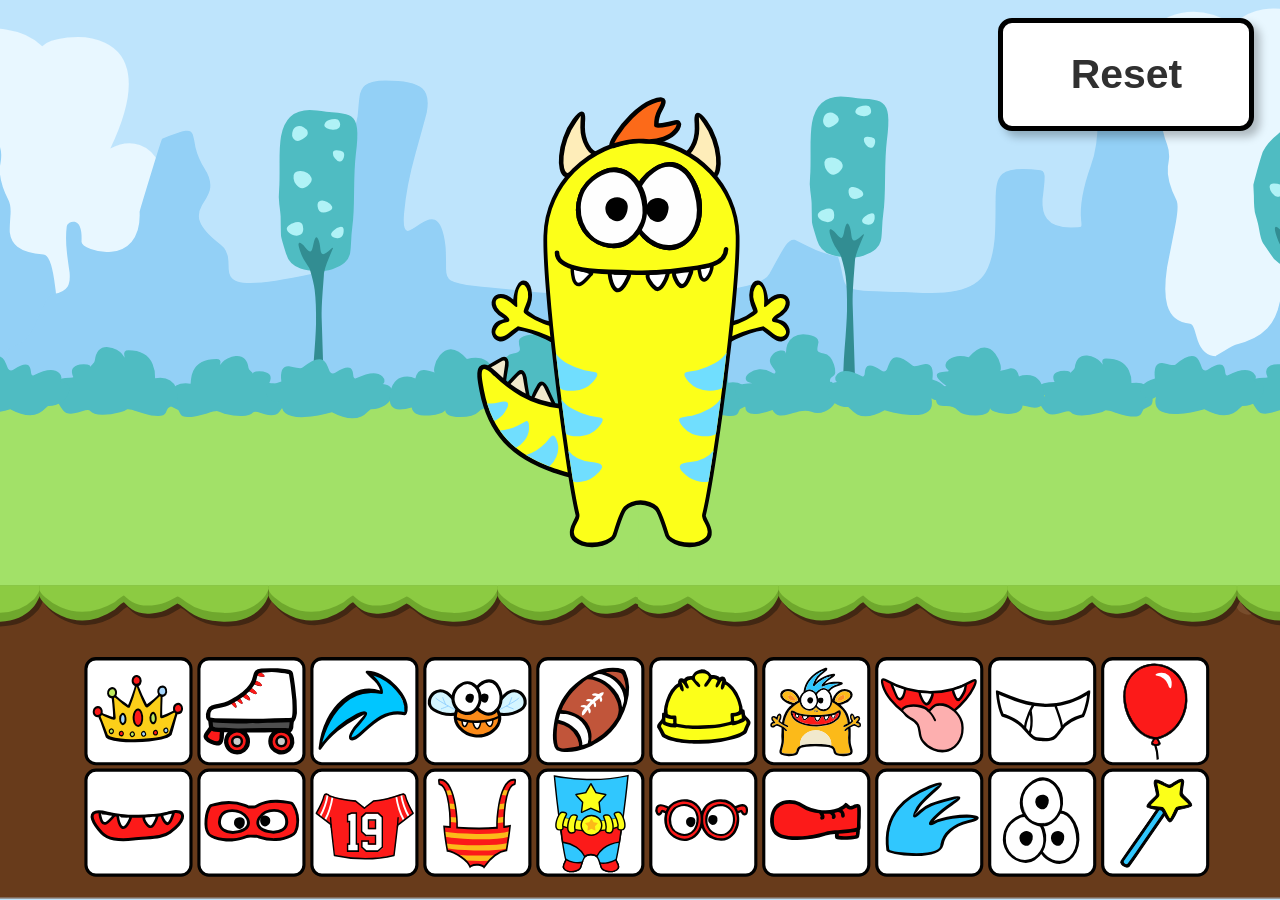
==== Dress the Monster/index.html @ 09c8f7cd "another game" ====
<!doctype html>
<html lang="en">
<head>
    <meta charset="utf-8">
    <meta name="viewport" content="width=device-width, initial-scale=1, maximum-scale=1, user-scalable=no">
    <title>Build a Monster Game</title>
    <style>
        :root {
            --sky: #bee4fc;
            --orange: #f58220;
            --orange-dark: #d86409;
            --ink: #303030;
            --good: #2bff14;
            --bad: #ff281f;
        }

        * {
            box-sizing: border-box;
        }

        html,
        body {
            width: 100%;
            height: 100%;
            margin: 0;
            overflow: hidden;
            background: var(--sky);
            font-family: Quicksand, "Trebuchet MS", Verdana, sans-serif;
            color: var(--ink);
            touch-action: none;
            user-select: none;
        }

        #animation_container,
        #canvas {
            display: block;
            width: 100vw;
            height: 100vh;
        }

        #canvas {
            background: var(--sky);
        }

        .reset-button {
            position: fixed;
            top: 2vh;
            right: 2vw;
            width: 20vw;
            height: 12.5vh;
            min-width: 128px;
            min-height: 56px;
            padding: 0;
            border: 5px solid #000;
            border-radius: 14px;
            background: #fff;
            color: var(--ink);
            font: inherit;
            font-size: clamp(22px, 3.2vw, 42px);
            font-weight: 700;
            z-index: 12;
            cursor: pointer;
            box-shadow: 6px 6px 8px rgba(0, 0, 0, .25);
        }

        .reset-button:hover,
        .reset-button:focus-visible {
            transform: translateY(-2px);
            outline: 3px solid #111;
            outline-offset: 2px;
        }

        .reset-button:active {
            transform: translateY(1px);
            box-shadow: 3px 3px 5px rgba(0, 0, 0, .25);
        }

        .modal-scrim {
            position: fixed;
            inset: 0;
            display: none;
            align-items: center;
            justify-content: center;
            z-index: 10;
            background: rgba(0, 0, 0, .36);
        }

        .modal-scrim.open {
            display: flex;
        }

        .question-modal {
            width: min(960px, calc(100vw - 20px));
            max-height: min(660px, calc(100vh - 20px));
            padding: 44px 52px 40px;
            border-radius: 4px;
            background: #fff;
            box-shadow: 0 14px 38px rgba(0, 0, 0, .28);
        }

        .question-text {
            min-height: 86px;
            margin: 0 0 38px;
            display: flex;
            align-items: center;
            justify-content: center;
            font-size: clamp(42px, 7vw, 72px);
            line-height: 1.05;
            text-align: center;
            font-weight: 400;
        }

        .answers {
            display: flex;
            justify-content: center;
            gap: clamp(24px, 4vw, 38px);
        }

        .answer-option {
            position: relative;
            width: clamp(172px, 18vw, 198px);
            height: clamp(186px, 25vh, 210px);
            padding: 16px;
            display: flex;
            align-items: center;
            justify-content: center;
            border: 5px solid #000;
            border-radius: 16px;
            background: #fff;
            cursor: pointer;
            box-shadow: 7px 7px 8px rgba(0, 0, 0, .28);
            transition: background-color 100ms ease, transform 120ms ease;
        }

        .answer-option:hover,
        .answer-option:focus-visible {
            transform: translateY(-2px);
            outline: none;
        }

        .answer-option.correct {
            background: var(--good);
        }

        .answer-option.incorrect {
            background: var(--bad);
        }

        .answer-option:disabled {
            color: inherit;
            cursor: default;
            opacity: 1;
        }

        .answer-option img {
            width: min(100%, 154px);
            aspect-ratio: 1 / 1;
            height: auto;
            object-fit: contain;
            display: block;
        }

        .new-game {
            position: fixed;
            inset: 0;
            display: none;
            align-items: center;
            justify-content: center;
            z-index: 11;
            background: rgba(0, 0, 0, .35);
        }

        .new-game.open {
            display: flex;
        }

        .new-game-card {
            width: min(420px, calc(100vw - 28px));
            padding: 24px;
            border-radius: 6px;
            background: #fff;
            text-align: center;
            box-shadow: 0 14px 38px rgba(0, 0, 0, .28);
        }

        .new-game-card h2 {
            margin: 0 0 18px;
            font-size: 30px;
        }

        .primary-button {
            min-width: 110px;
            padding: 12px 22px;
            border: 0;
            border-radius: 5px;
            background: var(--orange);
            color: #fff;
            font: inherit;
            font-size: 20px;
            font-weight: 700;
            cursor: pointer;
            box-shadow: 0 3px 0 var(--orange-dark);
        }

        access-button.squidly-access-proxy {
            position: fixed;
            display: block;
            padding: 0;
            border: 0;
            border-radius: 0;
            background: transparent;
            opacity: .01;
            cursor: pointer;
            pointer-events: auto;
        }

        access-button.squidly-access-proxy[hidden] {
            display: none;
        }

        access-button.squidly-canvas-access {
            z-index: 9;
        }

        access-button.squidly-dom-access {
            z-index: 14;
        }

        @media (max-width: 680px) {
            .question-modal {
                padding: 24px 18px 28px;
            }

            .question-text {
                min-height: 64px;
                margin-bottom: 22px;
                font-size: clamp(34px, 8vw, 54px);
            }

            .answers {
                gap: 12px;
            }

            .answer-option {
                width: clamp(104px, 28vw, 136px);
                height: clamp(128px, 29vh, 166px);
                padding: 8px;
                border-width: 4px;
                border-radius: 12px;
            }

            .answer-option img {
                width: min(100%, 112px);
            }
        }
    </style>
</head>
<body shadow>
    <button class="reset-button" id="resetButton" type="button">Reset</button>

    <div id="animation_container">
        <canvas id="canvas" width="1024" height="768" aria-label="Build a Monster game canvas"></canvas>
    </div>

    <div class="modal-scrim" id="questionModal" role="dialog" aria-modal="true" aria-labelledby="questionText">
        <div class="question-modal">
            <h1 class="question-text" id="questionText"></h1>
            <div class="answers" id="answers"></div>
        </div>
    </div>

    <div class="new-game" id="newGameModal" role="dialog" aria-modal="true" aria-labelledby="newGameTitle">
        <div class="new-game-card">
            <h2 id="newGameTitle">Would you like to play again?</h2>
            <button class="primary-button" id="newGameButton">Yes</button>
        </div>
    </div>

    <script src="plugins/createjs/createjs-1.2.3-7ca68e5827.min.js"></script>
    <script src="games/build-a/js/build-a-1-57934dfb2f.js"></script>
    <script>
        (() => {
            const canvas = document.getElementById("canvas");
            const questionModal = document.getElementById("questionModal");
            const questionText = document.getElementById("questionText");
            const answersElement = document.getElementById("answers");
            const resetButton = document.getElementById("resetButton");
            const newGameModal = document.getElementById("newGameModal");
            const newGameButton = document.getElementById("newGameButton");

            const characterMaxHeightFactor = .5;
            const characterMaxWidthFactor = .85;
            const characterSpaceAboveContainerFactor = .1;
            const buttonsMaxHeightFactor = .25;
            const buttonSize = 69.4;
            const buttonGap = 3;
            const rowOffset = 71.4;
            const totalItemsToWin = 20;
            const itemAnimationDelay = 500;
            const itemAnimationTime = 500;

            const composition = AdobeAn.getComposition("buildArt");
            const buildLib = composition.getLibrary();
            const stage = new createjs.Stage(canvas);
            let background;
            let buttons;
            let character;
            let currentItem;
            let busy = false;
            let correctCount = 0;
            let questionIndex = 0;
            let questions = [];
            let questionQueue = [];
            let currentQuestion;
            let currentAnswers = [];
            let correctAnswerTimer = 0;
            let winTimer = 0;
            let newGameTimer = 0;

            const squidlyStateKey = "build-a-monster/shared-state-v1";
            const squidlyStateSchema = 1;
            const squidlyActorId = globalThis.crypto?.randomUUID?.() || `actor-${Date.now()}-${Math.random().toString(36).slice(2)}`;
            let squidlyReady = false;
            let applyingRemoteState = false;
            let localRevision = 0;
            let latestSharedUpdatedAt = 0;
            let latestSharedMutationId = "";
            let initialSyncReceived = false;
            const seenActionIds = new Set();
            const accessTargets = {
                items: [],
                answers: [],
                reset: undefined,
                newGame: undefined
            };

            const soundEffects = {
                click: "games/sound/click.m4a",
                correct: "games/sound/correct.m4a",
                incorrect: "games/sound/boingShort.m4a",
                whoosh: "games/sound/whooshDelay.m4a",
                applause: "games/sound/childrenApplause.m4a"
            };

            const quizQuestionsUrl = "games/build-a/quiz-questions.json";

            const itemLayout = [
                item("btnGroup3A", "btnGroup3", 10),
                item("btnGroup5A", "btnGroup5", 3),
                item("btnGroup3B", "btnGroup3", 1),
                item("btnGroup9A", "btnGroup9", 2),
                item("btnGroup1A", "btnGroup1", 5),
                item("btnGroup3C", "btnGroup3", 8),
                item("btnGroup9B", "btnGroup9", 1),
                item("btnGroup10A", "btnGroup10", 1),
                item("btnGroup4A", "btnGroup4", 1),
                item("btnGroup1B", "btnGroup1", 2),
                item("btnGroup10B", "btnGroup10", 2),
                item("btnGroup2A", "btnGroup2", 6),
                item("btnGroup4B", "btnGroup4", 9),
                item("btnGroup4C", "btnGroup4", 3),
                item("btnGroup4D", "btnGroup4", 8),
                item("btnGroup2B", "btnGroup2", 1),
                item("btnGroup5B", "btnGroup5", 1),
                item("btnGroup3D", "btnGroup3", 11),
                item("btnGroup2C", "btnGroup2", 2),
                item("btnGroup1C", "btnGroup1", 7)
            ];

            function item(buttonName, groupName, frame) {
                return { buttonName, groupName, frame };
            }

            async function loadQuizQuestions() {
                const response = await fetch(quizQuestionsUrl, { cache: "no-store" });
                if (!response.ok) {
                    throw new Error(`Unable to load ${quizQuestionsUrl}`);
                }
                const loadedQuestions = await response.json();
                questions = loadedQuestions.map(normalizeQuestion);
                questionQueue = shuffle(questions);
            }

            function normalizeQuestion(question, questionIndexValue) {
                const answers = question.answers.map((answer, answerIndex) => ({
                    id: `q${questionIndexValue}-a${answerIndex}`,
                    src: answer.image,
                    isCorrect: answer.correct === true
                }));
                if (answers.filter((answer) => answer.isCorrect).length !== 1) {
                    throw new Error(`Question must have exactly one correct answer: ${question.question}`);
                }
                return {
                    id: `q${questionIndexValue}`,
                    text: formatQuestionText(question.question),
                    answers
                };
            }

            function formatQuestionText(question) {
                const trimmed = question.trim().replace(/\?+$/, "");
                return `${trimmed.charAt(0).toUpperCase()}${trimmed.slice(1)}?`;
            }

            function ensureSquidlyApi() {
                if (window.SquidlyAPI) {
                    return window.SquidlyAPI;
                }
                const listeners = new Map();
                let channel;
                try {
                    channel = new BroadcastChannel("build-a-monster-squidly-sync");
                    channel.onmessage = (event) => {
                        const message = event.data;
                        if (!message || message.sender === squidlyActorId || !message.key) {
                            return;
                        }
                        if (message.type === "set") {
                            localStorage.setItem(message.key, String(message.value));
                            for (const listener of listeners.get(message.key) || []) {
                                listener(message.value);
                            }
                        }
                    };
                } catch (_) {
                    channel = undefined;
                }
                window.SquidlyAPI = {
                    firebaseOnValue(key, callback) {
                        if (!listeners.has(key)) {
                            listeners.set(key, new Set());
                        }
                        listeners.get(key).add(callback);
                        queueMicrotask(() => callback(localStorage.getItem(key)));
                        return () => listeners.get(key)?.delete(callback);
                    },
                    firebaseSet(key, value) {
                        localStorage.setItem(key, String(value));
                        for (const listener of listeners.get(key) || []) {
                            queueMicrotask(() => listener(value));
                        }
                        try {
                            channel?.postMessage({ type: "set", sender: squidlyActorId, key, value });
                        } catch (_) {
                            // Local fallback only; Squidly provides the production transport.
                        }
                        return Promise.resolve();
                    },
                    setGridSize() {}
                };
                return window.SquidlyAPI;
            }

            function unwrapFirebaseValue(value) {
                try {
                    return value && typeof value.val === "function" ? value.val() : value;
                } catch (_) {
                    return value;
                }
            }

            function parseSharedState(value) {
                let raw = unwrapFirebaseValue(value);
                if (typeof raw === "string") {
                    try {
                        raw = JSON.parse(raw);
                    } catch (_) {
                        return undefined;
                    }
                }
                if (!raw || raw.app !== "build-a-monster" || raw.schema !== squidlyStateSchema) {
                    return undefined;
                }
                return raw;
            }

            function getQuestionById(questionId) {
                return questions.find((question) => question.id === questionId);
            }

            function getAnswerById(question, answerId) {
                return question?.answers.find((answer) => answer.id === answerId);
            }

            function hydrateQuestionQueue(questionOrderIds) {
                if (!Array.isArray(questionOrderIds) || questionOrderIds.length === 0) {
                    return undefined;
                }
                const hydrated = questionOrderIds.map(getQuestionById).filter(Boolean);
                return hydrated.length === questionOrderIds.length ? hydrated : undefined;
            }

            function currentQuestionOrderIds() {
                return questionQueue.map((question) => question.id);
            }

            function currentAnswerOrderIds() {
                return currentAnswers.map((answer) => answer.id);
            }

            function captureAnswerState() {
                return Array.from(answersElement.querySelectorAll(".answer-option")).map((button) => ({
                    answerId: button.dataset.answerId,
                    correct: button.classList.contains("correct"),
                    incorrect: button.classList.contains("incorrect"),
                    disabled: button.disabled
                }));
            }

            function captureSharedState(reason, action) {
                const hiddenItemIndices = itemLayout
                    .filter((entry) => entry.button && !entry.button.visible)
                    .map((entry) => entry.index);
                return {
                    app: "build-a-monster",
                    schema: squidlyStateSchema,
                    mutationId: `${squidlyActorId}:${Date.now()}:${++localRevision}`,
                    actorId: squidlyActorId,
                    updatedAt: Date.now(),
                    reason,
                    action,
                    correctCount,
                    questionIndex,
                    questionOrderIds: currentQuestionOrderIds(),
                    currentItemIndex: currentItem?.index ?? null,
                    currentQuestionId: currentQuestion?.id ?? null,
                    currentAnswerOrderIds: currentAnswerOrderIds(),
                    answerState: captureAnswerState(),
                    busy,
                    questionOpen: questionModal.classList.contains("open"),
                    newGameOpen: newGameModal.classList.contains("open"),
                    hiddenItemIndices
                };
            }

            function publishSharedState(reason = "update", action) {
                if (!squidlyReady || applyingRemoteState || questions.length === 0) {
                    return;
                }
                const state = captureSharedState(reason, action);
                const json = JSON.stringify(state);
                if (new TextEncoder().encode(json).length > 5000) {
                    console.warn("Squidly state write skipped because the payload exceeded the API limit.");
                    return;
                }
                ensureSquidlyApi().firebaseSet(squidlyStateKey, json);
            }

            function publishAction(type, payload = {}) {
                if (applyingRemoteState) {
                    return;
                }
                const action = {
                    id: `${squidlyActorId}:${Date.now()}:${Math.random().toString(36).slice(2)}`,
                    actorId: squidlyActorId,
                    type,
                    payload
                };
                seenActionIds.add(action.id);
                publishSharedState(`event:${type}`, action);
            }

            function applyRemoteState(state) {
                if (!state || state.actorId === squidlyActorId) {
                    return;
                }
                if (state.mutationId && state.mutationId === latestSharedMutationId) {
                    return;
                }
                latestSharedMutationId = state.mutationId || latestSharedMutationId;
                const updatedAt = Number(state.updatedAt) || 0;
                latestSharedUpdatedAt = Math.max(latestSharedUpdatedAt, updatedAt || Date.now());
                applyingRemoteState = true;
                try {
                    if (state.action && !seenActionIds.has(state.action.id)) {
                        seenActionIds.add(state.action.id);
                        executeRemoteAction(state.action, state);
                    } else {
                        applySharedSnapshot(state);
                    }
                } finally {
                    applyingRemoteState = false;
                }
            }

            function executeRemoteAction(action, state) {
                const payload = action.payload || {};
                if (action.type === "reset") {
                    resetGame({ source: "remote", questionOrderIds: payload.questionOrderIds });
                    return;
                }
                if (action.type === "item") {
                    const entry = itemLayout[payload.itemIndex];
                    if (entry) {
                        itemButtonClicked(entry, {
                            source: "remote",
                            questionId: payload.questionId,
                            answerOrderIds: payload.answerOrderIds
                        });
                    } else {
                        applySharedSnapshot(state);
                    }
                    return;
                }
                if (action.type === "answer") {
                    const button = answersElement.querySelector(`[data-answer-id="${payload.answerId}"]`);
                    if (button) {
                        answerClicked(button, payload.isCorrect === true, { source: "remote" });
                    } else {
                        applySharedSnapshot(state);
                    }
                }
            }

            function applySharedSnapshot(state) {
                const hydratedQueue = hydrateQuestionQueue(state.questionOrderIds);
                if (hydratedQueue) {
                    questionQueue = hydratedQueue;
                }
                questionIndex = Math.max(0, Number(state.questionIndex) || 0);
                correctCount = Math.max(0, Number(state.correctCount) || 0);
                currentItem = Number.isInteger(state.currentItemIndex) ? itemLayout[state.currentItemIndex] : undefined;
                const hiddenIndices = new Set(Array.isArray(state.hiddenItemIndices) ? state.hiddenItemIndices : []);
                itemLayout.forEach((entry) => {
                    if (entry.button) {
                        entry.button.visible = !hiddenIndices.has(entry.index);
                    }
                });
                character.resetCharacter();
                itemLayout.forEach((entry) => {
                    if (hiddenIndices.has(entry.index)) {
                        character.setDressUpItem(entry.groupName, entry.frame);
                    }
                });
                busy = state.busy === true;
                if (state.questionOpen && state.currentQuestionId) {
                    showQuestionModal({
                        source: "remote",
                        questionId: state.currentQuestionId,
                        answerOrderIds: state.currentAnswerOrderIds,
                        answerState: state.answerState,
                        preserveQuestionIndex: true
                    });
                } else {
                    questionModal.classList.remove("open");
                    currentQuestion = undefined;
                    currentAnswers = [];
                    answersElement.innerHTML = "";
                }
                newGameModal.classList.toggle("open", state.newGameOpen === true);
                refreshAccessTargets();
                stage.update();
            }

            function initSquidlySync() {
                const api = ensureSquidlyApi();
                try {
                    api.setGridSize?.(4, 5);
                } catch (_) {
                    // Optional Squidly overlay API.
                }
                squidlyReady = true;
                api.firebaseOnValue(squidlyStateKey, (value) => {
                    const state = parseSharedState(value);
                    if (!initialSyncReceived) {
                        initialSyncReceived = true;
                        if (state) {
                            applyRemoteState(state);
                        } else {
                            publishSharedState("initialise");
                        }
                        return;
                    }
                    if (state) {
                        applyRemoteState(state);
                    }
                });
                setTimeout(() => {
                    if (!initialSyncReceived) {
                        initialSyncReceived = true;
                        publishSharedState("initialise");
                    }
                }, 500);
            }

            function createAccessTarget(group, order, label, onActivate, className) {
                const accessButton = document.createElement("access-button");
                accessButton.className = `squidly-access-proxy ${className}`;
                accessButton.setAttribute("access-group", group);
                accessButton.setAttribute("access-order", String(order));
                accessButton.setAttribute("role", "button");
                accessButton.setAttribute("aria-label", label);
                accessButton.utteranceText = label;
                accessButton.addEventListener("access-click", (event) => {
                    event.preventDefault();
                    onActivate(event);
                });
                accessButton.addEventListener("click", (event) => {
                    if (!customElements.get("access-button")) {
                        event.preventDefault();
                        onActivate(event);
                    }
                });
                document.body.appendChild(accessButton);
                return accessButton;
            }

            function setAccessTargetRect(accessButton, rect, visible) {
                if (!accessButton) {
                    return;
                }
                const isVisible = visible && rect && rect.width > 1 && rect.height > 1;
                accessButton.hidden = !isVisible;
                accessButton.setAttribute("aria-hidden", isVisible ? "false" : "true");
                if (!isVisible) {
                    return;
                }
                accessButton.style.left = `${rect.left}px`;
                accessButton.style.top = `${rect.top}px`;
                accessButton.style.width = `${rect.width}px`;
                accessButton.style.height = `${rect.height}px`;
            }

            function getDisplayObjectRect(displayObject) {
                if (!displayObject) {
                    return undefined;
                }
                const bounds = displayObject.getBounds?.() || displayObject.nominalBounds || { x: 0, y: 0, width: buttonSize, height: buttonSize };
                const points = [
                    displayObject.localToGlobal(bounds.x, bounds.y),
                    displayObject.localToGlobal(bounds.x + bounds.width, bounds.y),
                    displayObject.localToGlobal(bounds.x, bounds.y + bounds.height),
                    displayObject.localToGlobal(bounds.x + bounds.width, bounds.y + bounds.height)
                ];
                const left = Math.min(...points.map((point) => point.x));
                const right = Math.max(...points.map((point) => point.x));
                const top = Math.min(...points.map((point) => point.y));
                const bottom = Math.max(...points.map((point) => point.y));
                return { left, top, width: right - left, height: bottom - top };
            }

            function ensureAccessTargets() {
                itemLayout.forEach((entry, index) => {
                    if (!accessTargets.items[index]) {
                        const rowGroup = index < 10 ? "monster-items-a-top" : "monster-items-b-bottom";
                        const rowOrder = index % 10 + 1;
                        accessTargets.items[index] = createAccessTarget(rowGroup, rowOrder, `Monster item ${index + 1}`, () => {
                            itemButtonClicked(entry, { source: "local" });
                        }, "squidly-canvas-access");
                    }
                });
                if (!accessTargets.reset) {
                    accessTargets.reset = createAccessTarget("game-controls", 1, "Reset game", () => resetGame({ source: "local" }), "squidly-dom-access");
                }
                if (!accessTargets.newGame) {
                    accessTargets.newGame = createAccessTarget("game-controls", 2, "Play again", () => resetGame({ source: "local" }), "squidly-dom-access");
                }
            }

            function ensureAnswerAccessTargets() {
                const answerButtons = Array.from(answersElement.querySelectorAll(".answer-option"));
                while (accessTargets.answers.length < answerButtons.length) {
                    const accessButton = createAccessTarget("quiz-answers", accessTargets.answers.length + 1, `Answer ${accessTargets.answers.length + 1}`, (event) => {
                        event.currentTarget.activateAnswer?.();
                    }, "squidly-dom-access");
                    accessTargets.answers.push(accessButton);
                }
                accessTargets.answers.forEach((accessButton, index) => {
                    const button = answerButtons[index];
                    accessButton.activateAnswer = button ? () => answerClicked(button, button.dataset.correct === "true", { source: "local" }) : undefined;
                    accessButton.setAttribute("aria-label", button ? `Answer ${index + 1}` : "Answer");
                    accessButton.setAttribute("access-order", String(index + 1));
                });
            }

            function refreshAccessTargets() {
                ensureAccessTargets();
                itemLayout.forEach((entry, index) => {
                    setAccessTargetRect(accessTargets.items[index], getDisplayObjectRect(entry.button), !!entry.button?.visible);
                });
                setAccessTargetRect(accessTargets.reset, resetButton.getBoundingClientRect(), true);
                const newGameOpen = newGameModal.classList.contains("open");
                setAccessTargetRect(accessTargets.newGame, newGameButton.getBoundingClientRect(), newGameOpen);
                const answerButtons = Array.from(answersElement.querySelectorAll(".answer-option"));
                accessTargets.answers.forEach((accessButton, index) => {
                    const button = answerButtons[index];
                    setAccessTargetRect(accessButton, button?.getBoundingClientRect(), questionModal.classList.contains("open") && !!button);
                });
            }

            function clearGameTimers() {
                clearTimeout(correctAnswerTimer);
                clearTimeout(winTimer);
                clearTimeout(newGameTimer);
                correctAnswerTimer = 0;
                winTimer = 0;
                newGameTimer = 0;
            }

            function CharacterDressUp(characterClip) {
                this.initialize();
                this.character = characterClip;
                this.height = characterClip.nominalBounds.height;
                this.width = characterClip.nominalBounds.width;
                this.addChild(characterClip);
                this.initDressUpItems();
            }

            CharacterDressUp.prototype = new createjs.Container();
            CharacterDressUp.prototype.setScaleForCharacter = function setScaleForCharacter(maxHeight, maxWidth) {
                let scale = maxHeight / this.character.nominalBounds.height;
                this.setTransform(this.x, this.y, scale, scale);
                this.height = this.character.nominalBounds.height * scale;
                this.width = this.character.nominalBounds.width * scale;
                if (this.width > maxWidth) {
                    scale = maxWidth / this.character.nominalBounds.width;
                    this.setTransform(this.x, this.y, scale, scale);
                    this.height = this.character.nominalBounds.height * scale;
                    this.width = this.character.nominalBounds.width * scale;
                }
                return scale;
            };
            CharacterDressUp.prototype.performDressUpAction = function performDressUpAction(groupName, frame) {
                const group = this.character[groupName.replace("btnGroup", "group")];
                if (!group) {
                    return;
                }
                group.gotoAndStop(frame);
                const targetX = group.x;
                group.x = -700;
                createjs.Tween.get(group).wait(itemAnimationDelay).to({ x: targetX }, itemAnimationTime, createjs.Ease.quadOut);
            };
            CharacterDressUp.prototype.setDressUpItem = function setDressUpItem(groupName, frame) {
                const group = this.character[groupName.replace("btnGroup", "group")];
                if (group) {
                    group.gotoAndStop(frame);
                }
            };
            CharacterDressUp.prototype.initDressUpItems = function initDressUpItems() {
                for (let index = 1; index <= 10; index += 1) {
                    const group = this.character[`group${index}`];
                    if (group) {
                        group.gotoAndStop(0);
                    }
                }
            };
            CharacterDressUp.prototype.resetCharacter = function resetCharacter() {
                createjs.Tween.removeTweens(this.character);
                this.character.rotation = 0;
                this.initDressUpItems();
            };
            CharacterDressUp.prototype.performWinAction = function performWinAction() {
                const jump = 150;
                createjs.Tween.get(this.character)
                    .to({ rotation: 360 }, 800)
                    .to({ y: this.character.y - 40 }, jump)
                    .to({ y: this.character.y }, jump)
                    .to({ y: this.character.y - 40 }, jump)
                    .to({ y: this.character.y }, jump)
                    .to({ y: this.character.y - 40 }, jump)
                    .to({ y: this.character.y }, jump);
            };

            function ButtonsContainer(buttonsClip) {
                this.initialize();
                this.buttonsClip = buttonsClip;
                this.addChild(buttonsClip);
                this.height = buttonsClip.nominalBounds.height;
                this.width = buttonsClip.nominalBounds.width;
            }

            ButtonsContainer.prototype = new createjs.Container();
            ButtonsContainer.prototype.setScaleForContainer = function setScaleForContainer(maxWidth, maxHeight) {
                let scale = maxHeight / this.buttonsClip.nominalBounds.height;
                this.setTransform(this.x, this.y, scale, scale);
                this.width = this.buttonsClip.nominalBounds.width * scale;
                this.height = this.buttonsClip.nominalBounds.height * scale;
                if (this.width > maxWidth) {
                    scale = maxWidth / this.buttonsClip.nominalBounds.width;
                    this.setTransform(this.x, this.y, scale, scale);
                    this.width = this.buttonsClip.nominalBounds.width * scale;
                    this.height = this.buttonsClip.nominalBounds.height * scale;
                }
                return scale;
            };
            ButtonsContainer.prototype.initializeItemButtons = function initializeItemButtons() {
                itemLayout.forEach((entry, index) => {
                    const button = this.buttonsClip[entry.buttonName];
                    if (!button) {
                        return;
                    }
                    entry.index = index;
                    entry.button = button;
                    button.visible = true;
                    button.mouseChildren = false;
                    button.cursor = "pointer";
                    button.gotoAndStop(entry.frame);
                    button.x = (index % 10) * (buttonSize + buttonGap);
                    button.y = index < 10 ? 0 : rowOffset;
                    button.removeAllEventListeners("click");
                    button.addEventListener("click", () => itemButtonClicked(entry, { source: "local" }));
                });
                refreshAccessTargets();
            };

            function init() {
                createjs.Touch.enable(stage, true, true);
                stage.enableMouseOver(10);
                createjs.Ticker.framerate = buildLib.properties.fps || 24;
                createjs.Ticker.addEventListener("tick", stage);

                background = new buildLib.GameBackgroundArt();
                stage.addChild(background);

                character = new CharacterDressUp(new buildLib.CharacterDressup());
                stage.addChild(character);

                buttons = new ButtonsContainer(new buildLib.ItemsButtonContainer());
                stage.addChild(buttons);

                buttons.initializeItemButtons();
                resetButton.addEventListener("click", () => resetGame({ source: "local" }));
                newGameButton.addEventListener("click", () => {
                    resetGame({ source: "local" });
                });
                window.addEventListener("resize", resizeGame);
                resizeGame();
                stage.update();
                initSquidlySync();
            }

            function resizeGame() {
                canvas.width = window.innerWidth;
                canvas.height = window.innerHeight;
                resizeBackground();
                buttons.setScaleForContainer(canvas.width * .97, canvas.height * buttonsMaxHeightFactor);
                buttons.x = canvas.width * .5 - buttons.width * .5;
                buttons.y = canvas.height * .98 - buttons.height;
                character.setScaleForCharacter(canvas.height * characterMaxHeightFactor, canvas.width * characterMaxWidthFactor);
                character.x = canvas.width * .5;
                character.y = buttons.y - character.height * .5 - canvas.height * characterSpaceAboveContainerFactor;
                refreshAccessTargets();
                stage.update();
            }

            function resizeBackground() {
                if (!background.nominalBounds) {
                    return;
                }
                const scale = canvas.height / background.nominalBounds.height;
                background.setTransform(canvas.width / 2, 0, scale, scale);
            }

            function itemButtonClicked(itemEntry, options = {}) {
                if (busy || !itemEntry.button || !itemEntry.button.visible) {
                    return;
                }
                busy = true;
                currentItem = itemEntry;
                playSoundEffect("click");
                const questionPayload = showQuestionModal(options);
                if (options.source !== "remote" && questionPayload) {
                    publishAction("item", {
                        itemIndex: itemEntry.index,
                        questionId: questionPayload.questionId,
                        answerOrderIds: questionPayload.answerOrderIds
                    });
                }
                refreshAccessTargets();
            }

            function showQuestionModal(options = {}) {
                if (questionQueue.length === 0) {
                    busy = false;
                    return undefined;
                }
                if (!options.questionId && questionIndex >= questionQueue.length) {
                    questionQueue = shuffle(questions);
                    questionIndex = 0;
                }
                const question = options.questionId ? getQuestionById(options.questionId) : questionQueue[questionIndex];
                if (!question) {
                    busy = false;
                    return undefined;
                }
                if (!options.preserveQuestionIndex) {
                    const queueIndex = questionQueue.findIndex((queuedQuestion) => queuedQuestion.id === question.id);
                    if (queueIndex >= 0) {
                        questionIndex = Math.max(questionIndex, queueIndex + 1);
                    } else {
                        questionIndex += 1;
                    }
                }
                currentQuestion = question;
                questionText.textContent = question.text;
                answersElement.innerHTML = "";
                const answers = Array.isArray(options.answerOrderIds)
                    ? options.answerOrderIds.map((answerId) => getAnswerById(question, answerId)).filter(Boolean)
                    : shuffle(question.answers);
                currentAnswers = answers.length === question.answers.length ? answers : shuffle(question.answers);
                currentAnswers.forEach((answer, index) => {
                    const button = document.createElement("button");
                    button.type = "button";
                    button.className = "answer-option";
                    button.dataset.answerId = answer.id;
                    button.dataset.correct = answer.isCorrect ? "true" : "false";
                    button.innerHTML = `<img src="${answer.src}" alt="">`;
                    button.addEventListener("click", () => answerClicked(button, answer.isCorrect, { source: "local" }));
                    answersElement.appendChild(button);
                });
                if (Array.isArray(options.answerState)) {
                    options.answerState.forEach((answerState) => {
                        const button = answersElement.querySelector(`[data-answer-id="${answerState.answerId}"]`);
                        if (!button) {
                            return;
                        }
                        button.classList.toggle("correct", answerState.correct === true);
                        button.classList.toggle("incorrect", answerState.incorrect === true);
                        button.disabled = answerState.disabled === true;
                    });
                }
                questionModal.classList.add("open");
                ensureAnswerAccessTargets();
                refreshAccessTargets();
                requestAnimationFrame(() => {
                    const firstAnswer = answersElement.querySelector("button");
                    if (firstAnswer) {
                        firstAnswer.focus({ preventScroll: true });
                    }
                });
                return {
                    questionId: question.id,
                    answerOrderIds: currentAnswerOrderIds()
                };
            }

            function answerClicked(button, isCorrect, options = {}) {
                if (isCorrect) {
                    button.classList.add("correct");
                    answersElement.querySelectorAll(".answer-option").forEach((answerButton) => {
                        answerButton.disabled = true;
                    });
                    playSoundEffect("correct");
                    refreshAccessTargets();
                    if (options.source !== "remote") {
                        publishAction("answer", {
                            answerId: button.dataset.answerId,
                            isCorrect: true
                        });
                    }
                    clearTimeout(correctAnswerTimer);
                    correctAnswerTimer = setTimeout(() => correctAnswerClicked(options), 1200);
                    return;
                }
                if (button.classList.contains("incorrect")) {
                    return;
                }
                button.classList.add("incorrect");
                playSoundEffect("incorrect");
                refreshAccessTargets();
                if (options.source !== "remote") {
                    publishAction("answer", {
                        answerId: button.dataset.answerId,
                        isCorrect: false
                    });
                }
            }

            function correctAnswerClicked(options = {}) {
                questionModal.classList.remove("open");
                if (!currentItem || !currentItem.button) {
                    busy = false;
                    refreshAccessTargets();
                    return;
                }
                correctCount += 1;
                currentItem.button.visible = false;
                character.performDressUpAction(currentItem.groupName, currentItem.frame);
                playSoundEffect("whoosh");
                if (options.source !== "remote") {
                    publishSharedState("progress");
                }
                refreshAccessTargets();
                if (correctCount >= totalItemsToWin) {
                    clearTimeout(winTimer);
                    winTimer = setTimeout(() => winGame(options), 1500);
                    return;
                }
                setTimeout(() => {
                    busy = false;
                    if (options.source !== "remote") {
                        publishSharedState("ready");
                    }
                    refreshAccessTargets();
                    stage.update();
                }, 1500);
            }

            function winGame(options = {}) {
                character.performWinAction();
                playSoundEffect("applause");
                if (options.source !== "remote") {
                    publishSharedState("win");
                }
                clearTimeout(newGameTimer);
                newGameTimer = setTimeout(() => {
                    busy = false;
                    newGameModal.classList.add("open");
                    if (options.source !== "remote") {
                        publishSharedState("complete");
                    }
                    refreshAccessTargets();
                }, 2300);
            }

            function resetGame(options = {}) {
                clearGameTimers();
                createjs.Tween.removeAllTweens();
                correctCount = 0;
                questionIndex = 0;
                questionQueue = hydrateQuestionQueue(options.questionOrderIds) || shuffle(questions);
                currentItem = undefined;
                currentQuestion = undefined;
                currentAnswers = [];
                busy = false;
                questionModal.classList.remove("open");
                newGameModal.classList.remove("open");
                answersElement.innerHTML = "";
                character.resetCharacter();
                buttons.initializeItemButtons();
                resizeGame();
                refreshAccessTargets();
                if (options.source !== "remote") {
                    publishAction("reset", {
                        questionOrderIds: currentQuestionOrderIds()
                    });
                }
            }

            function shuffle(values) {
                const copy = values.slice();
                for (let index = copy.length - 1; index > 0; index -= 1) {
                    const swapIndex = Math.floor(Math.random() * (index + 1));
                    [copy[index], copy[swapIndex]] = [copy[swapIndex], copy[index]];
                }
                return copy;
            }

            function playSoundEffect(kind) {
                const src = soundEffects[kind];
                if (!src) {
                    return;
                }
                const audio = new Audio(src);
                audio.volume = .95;
                audio.play().catch(() => undefined);
            }

            loadQuizQuestions()
                .then(init)
                .catch((error) => console.error(error));
        })();
    </script>
</body>
</html>
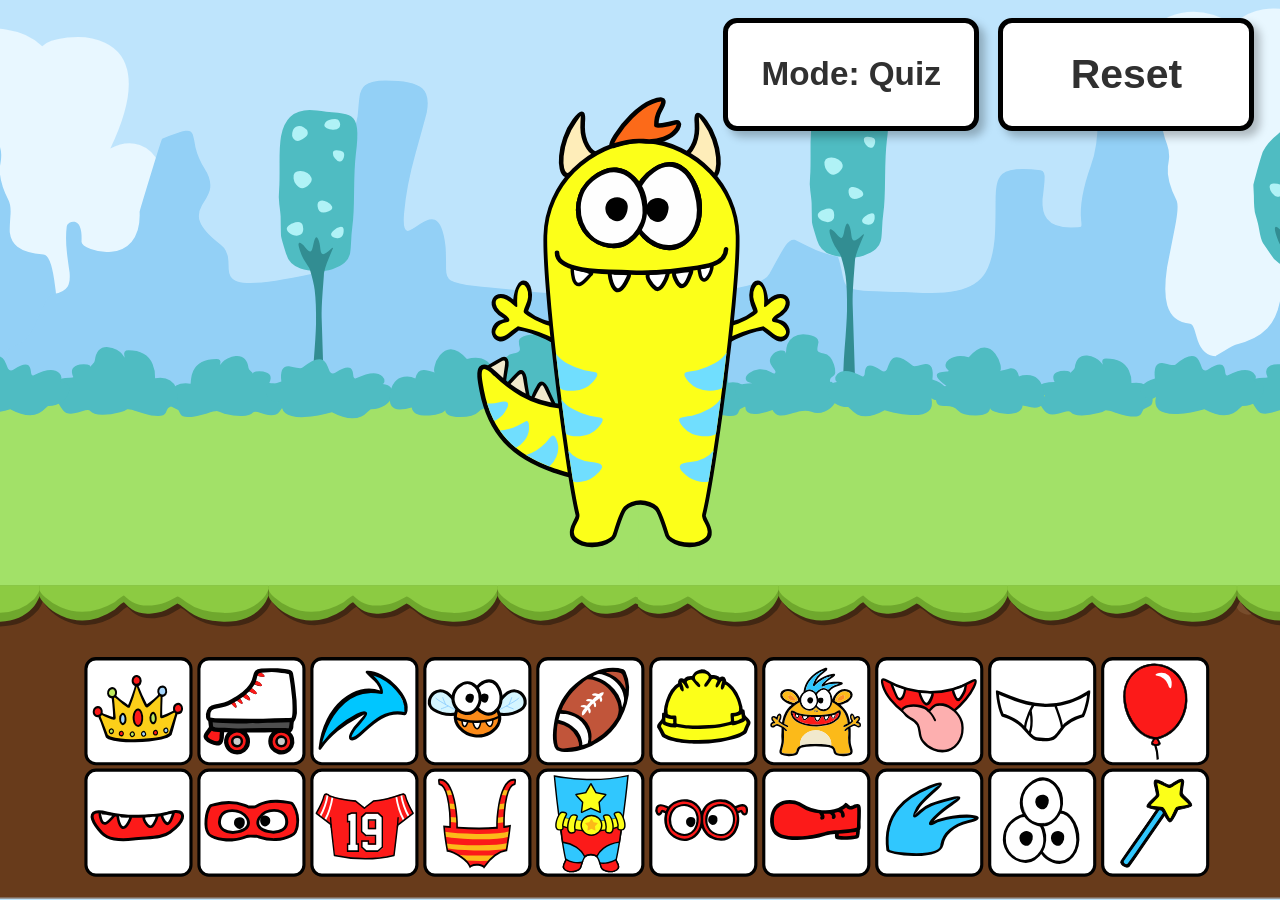
==== commit 85b0209f: "dtm update" ====
--- a/Dress the Monster/index.html
+++ b/Dress the Monster/index.html
@@ -75,6 +75,16 @@
             box-shadow: 3px 3px 5px rgba(0, 0, 0, .25);
         }
 
+        .reset-button[hidden] {
+            display: none;
+        }
+
+        .mode-button {
+            /* Sits directly left of Reset, tracking its width and min-width. */
+            right: calc(3.5vw + max(20vw, 128px));
+            font-size: clamp(18px, 2.6vw, 34px);
+        }
+
         .modal-scrim {
             position: fixed;
             inset: 0;
@@ -108,6 +118,21 @@
             line-height: 1.05;
             text-align: center;
             font-weight: 400;
+        }
+
+        .question-modal.open-mode .question-text {
+            margin-bottom: 6px;
+        }
+
+        .question-hint {
+            margin: 0 0 26px;
+            text-align: center;
+            font-size: clamp(16px, 1.8vw, 22px);
+            color: #555;
+        }
+
+        .question-hint:empty {
+            display: none;
         }
 
         .answers {
@@ -138,6 +163,11 @@
             outline: none;
         }
 
+        .answer-option.selected {
+            outline: 8px solid var(--orange);
+            outline-offset: -8px;
+        }
+
         .answer-option.correct {
             background: var(--good);
         }
@@ -158,6 +188,56 @@
             height: auto;
             object-fit: contain;
             display: block;
+        }
+
+        .answer-option .answer-number {
+            font-size: clamp(64px, 9vw, 112px);
+            font-weight: 700;
+            line-height: 1;
+            color: var(--ink);
+        }
+
+        .host-controls {
+            display: flex;
+            justify-content: center;
+            gap: clamp(16px, 3vw, 28px);
+            margin-top: 34px;
+            padding-top: 24px;
+            border-top: 2px dashed #d0d0d0;
+        }
+
+        .host-controls[hidden] {
+            display: none;
+        }
+
+        .judge-button {
+            min-width: clamp(140px, 16vw, 200px);
+            padding: 14px 20px;
+            border: 5px solid #000;
+            border-radius: 16px;
+            background: #fff;
+            color: var(--ink);
+            font: inherit;
+            font-size: clamp(20px, 2.4vw, 30px);
+            font-weight: 700;
+            cursor: pointer;
+            box-shadow: 7px 7px 8px rgba(0, 0, 0, .28);
+            transition: transform 120ms ease;
+        }
+
+        .judge-button:hover,
+        .judge-button:focus-visible {
+            transform: translateY(-2px);
+            outline: none;
+        }
+
+        .judge-button.judge-correct {
+            background: var(--good);
+        }
+
+        .judge-button.judge-again {
+            background: var(--bad);
+            color: #fff;
         }
 
         .new-game {
@@ -252,10 +332,25 @@
             .answer-option img {
                 width: min(100%, 112px);
             }
+
+            .host-controls {
+                gap: 10px;
+                margin-top: 22px;
+                padding-top: 16px;
+            }
+
+            .judge-button {
+                min-width: 0;
+                padding: 10px 12px;
+                border-width: 4px;
+                border-radius: 12px;
+                font-size: 18px;
+            }
         }
     </style>
 </head>
 <body shadow>
+    <button class="reset-button mode-button" id="modeButton" type="button">Mode: Quiz</button>
     <button class="reset-button" id="resetButton" type="button">Reset</button>
 
     <div id="animation_container">
@@ -263,9 +358,15 @@
     </div>
 
     <div class="modal-scrim" id="questionModal" role="dialog" aria-modal="true" aria-labelledby="questionText">
-        <div class="question-modal">
+        <div class="question-modal" id="questionCard">
             <h1 class="question-text" id="questionText"></h1>
+            <p class="question-hint" id="questionHint"></p>
             <div class="answers" id="answers"></div>
+            <div class="host-controls" id="hostControls" hidden>
+                <button class="judge-button judge-correct" id="judgeCorrect" type="button">Correct</button>
+                <button class="judge-button judge-again" id="judgeAgain" type="button">Try again</button>
+                <button class="judge-button" id="judgeCancel" type="button">Cancel</button>
+            </div>
         </div>
     </div>
 
@@ -282,9 +383,16 @@
         (() => {
             const canvas = document.getElementById("canvas");
             const questionModal = document.getElementById("questionModal");
+            const questionCard = document.getElementById("questionCard");
             const questionText = document.getElementById("questionText");
+            const questionHint = document.getElementById("questionHint");
             const answersElement = document.getElementById("answers");
+            const hostControls = document.getElementById("hostControls");
+            const judgeCorrectButton = document.getElementById("judgeCorrect");
+            const judgeAgainButton = document.getElementById("judgeAgain");
+            const judgeCancelButton = document.getElementById("judgeCancel");
             const resetButton = document.getElementById("resetButton");
+            const modeButton = document.getElementById("modeButton");
             const newGameModal = document.getElementById("newGameModal");
             const newGameButton = document.getElementById("newGameButton");
 
@@ -298,6 +406,18 @@
             const totalItemsToWin = 20;
             const itemAnimationDelay = 500;
             const itemAnimationTime = 500;
+
+            const modes = ["quiz", "open", "free"];
+            const modeLabels = { quiz: "Mode: Quiz", open: "Mode: Open", free: "Mode: Free" };
+            // Open mode: host asks anything; numbered tiles are a pointing board and the host judges.
+            const openQuestion = {
+                id: "open",
+                text: "Your turn!",
+                answers: ["1", "2", "3"].map((label, index) => ({ id: `open-a${index}`, label, isCorrect: false }))
+            };
+            let mode = "quiz";
+            // Host by default so the game is fully usable outside Squidly; session info overrides this.
+            let role = "host";
 
             const composition = AdobeAn.getComposition("buildArt");
             const buildLib = composition.getLibrary();
@@ -331,7 +451,11 @@
                 items: [],
                 answers: [],
                 reset: undefined,
-                newGame: undefined
+                newGame: undefined,
+                mode: undefined,
+                judgeCorrect: undefined,
+                judgeAgain: undefined,
+                judgeCancel: undefined
             };
 
             const soundEffects = {
@@ -369,6 +493,10 @@
 
             function item(buttonName, groupName, frame) {
                 return { buttonName, groupName, frame };
+            }
+
+            function isKnownDressUpFrame(groupName, frame) {
+                return Number.isInteger(frame) && itemLayout.some((entry) => entry.groupName === groupName && entry.frame === frame);
             }
 
             async function loadQuizQuestions() {
@@ -475,6 +603,9 @@
             }
 
             function getQuestionById(questionId) {
+                if (questionId === openQuestion.id) {
+                    return openQuestion;
+                }
                 return questions.find((question) => question.id === questionId);
             }
 
@@ -503,8 +634,19 @@
                     answerId: button.dataset.answerId,
                     correct: button.classList.contains("correct"),
                     incorrect: button.classList.contains("incorrect"),
+                    selected: button.classList.contains("selected"),
                     disabled: button.disabled
                 }));
+            }
+
+            function captureDressUpFrames() {
+                return itemLayout.reduce((frames, entry) => {
+                    const group = character?.character?.[entry.groupName.replace("btnGroup", "group")];
+                    if (group && isKnownDressUpFrame(entry.groupName, group.currentFrame)) {
+                        frames[entry.groupName] = group.currentFrame;
+                    }
+                    return frames;
+                }, {});
             }
 
             function captureSharedState(reason, action) {
@@ -519,6 +661,7 @@
                     updatedAt: Date.now(),
                     reason,
                     action,
+                    mode,
                     correctCount,
                     questionIndex,
                     questionOrderIds: currentQuestionOrderIds(),
@@ -529,6 +672,7 @@
                     busy,
                     questionOpen: questionModal.classList.contains("open"),
                     newGameOpen: newGameModal.classList.contains("open"),
+                    dressUpFrames: captureDressUpFrames(),
                     hiddenItemIndices
                 };
             }
@@ -585,6 +729,13 @@
 
             function executeRemoteAction(action, state) {
                 const payload = action.payload || {};
+                if (action.type !== "mode" && state.mode && state.mode !== mode) {
+                    applyMode(state.mode);
+                }
+                if (action.type === "mode") {
+                    setMode(payload.mode, { source: "remote" });
+                    return;
+                }
                 if (action.type === "reset") {
                     resetGame({ source: "remote", questionOrderIds: payload.questionOrderIds });
                     return;
@@ -609,10 +760,30 @@
                     } else {
                         applySharedSnapshot(state);
                     }
+                    return;
+                }
+                if (action.type === "select") {
+                    const button = answersElement.querySelector(`[data-answer-id="${payload.answerId}"]`);
+                    if (button) {
+                        selectAnswer(button, { source: "remote" });
+                    } else {
+                        applySharedSnapshot(state);
+                    }
+                    return;
+                }
+                if (action.type === "judge") {
+                    if (!judgeAnswer(payload.isCorrect === true, { source: "remote", answerId: payload.answerId })) {
+                        applySharedSnapshot(state);
+                    }
+                    return;
+                }
+                if (action.type === "cancel") {
+                    cancelQuestion({ source: "remote" });
                 }
             }
 
             function applySharedSnapshot(state) {
+                applyMode(state.mode);
                 const hydratedQueue = hydrateQuestionQueue(state.questionOrderIds);
                 if (hydratedQueue) {
                     questionQueue = hydratedQueue;
@@ -627,11 +798,20 @@
                     }
                 });
                 character.resetCharacter();
-                itemLayout.forEach((entry) => {
-                    if (hiddenIndices.has(entry.index)) {
-                        character.setDressUpItem(entry.groupName, entry.frame);
-                    }
-                });
+                if (state.dressUpFrames && typeof state.dressUpFrames === "object") {
+                    Object.entries(state.dressUpFrames).forEach(([groupName, frame]) => {
+                        const normalizedFrame = Number(frame);
+                        if (isKnownDressUpFrame(groupName, normalizedFrame)) {
+                            character.setDressUpItem(groupName, normalizedFrame);
+                        }
+                    });
+                } else {
+                    itemLayout.forEach((entry) => {
+                        if (hiddenIndices.has(entry.index)) {
+                            character.setDressUpItem(entry.groupName, entry.frame);
+                        }
+                    });
+                }
                 busy = state.busy === true;
                 if (state.questionOpen && state.currentQuestionId) {
                     showQuestionModal({
@@ -646,6 +826,7 @@
                     currentQuestion = undefined;
                     currentAnswers = [];
                     answersElement.innerHTML = "";
+                    updateOpenQuestionUi();
                 }
                 newGameModal.classList.toggle("open", state.newGameOpen === true);
                 refreshAccessTargets();
@@ -681,6 +862,30 @@
                         publishSharedState("initialise");
                     }
                 }, 500);
+            }
+
+            function parseSquidlyRole(user) {
+                const value = String(user ?? "").toLowerCase();
+                if (value.startsWith("host")) {
+                    return "host";
+                }
+                if (value.startsWith("participant")) {
+                    return "client";
+                }
+                return undefined;
+            }
+
+            function initSquidlyRole() {
+                const api = ensureSquidlyApi();
+                if (typeof api.addSessionInfoListener !== "function") {
+                    return;
+                }
+                api.addSessionInfoListener((info) => {
+                    const detected = parseSquidlyRole(info?.user);
+                    if (detected) {
+                        setRole(detected);
+                    }
+                });
             }
 
             function createAccessTarget(group, order, label, onActivate, className) {
@@ -755,6 +960,18 @@
                 if (!accessTargets.newGame) {
                     accessTargets.newGame = createAccessTarget("game-controls", 2, "Play again", () => resetGame({ source: "local" }), "squidly-dom-access");
                 }
+                if (!accessTargets.mode) {
+                    accessTargets.mode = createAccessTarget("game-controls", 3, "Change mode", () => cycleMode({ source: "local" }), "squidly-dom-access");
+                }
+                if (!accessTargets.judgeCorrect) {
+                    accessTargets.judgeCorrect = createAccessTarget("host-judge", 1, "Mark correct", () => judgeAnswer(true, { source: "local" }), "squidly-dom-access");
+                }
+                if (!accessTargets.judgeAgain) {
+                    accessTargets.judgeAgain = createAccessTarget("host-judge", 2, "Try again", () => judgeAnswer(false, { source: "local" }), "squidly-dom-access");
+                }
+                if (!accessTargets.judgeCancel) {
+                    accessTargets.judgeCancel = createAccessTarget("host-judge", 3, "Cancel question", () => cancelQuestion({ source: "local" }), "squidly-dom-access");
+                }
             }
 
             function ensureAnswerAccessTargets() {
@@ -779,13 +996,19 @@
                     setAccessTargetRect(accessTargets.items[index], getDisplayObjectRect(entry.button), !!entry.button?.visible);
                 });
                 setAccessTargetRect(accessTargets.reset, resetButton.getBoundingClientRect(), true);
+                setAccessTargetRect(accessTargets.mode, modeButton.getBoundingClientRect(), isHost());
                 const newGameOpen = newGameModal.classList.contains("open");
                 setAccessTargetRect(accessTargets.newGame, newGameButton.getBoundingClientRect(), newGameOpen);
+                const questionOpen = questionModal.classList.contains("open");
                 const answerButtons = Array.from(answersElement.querySelectorAll(".answer-option"));
                 accessTargets.answers.forEach((accessButton, index) => {
                     const button = answerButtons[index];
-                    setAccessTargetRect(accessButton, button?.getBoundingClientRect(), questionModal.classList.contains("open") && !!button);
+                    setAccessTargetRect(accessButton, button?.getBoundingClientRect(), questionOpen && !!button);
                 });
+                const judgeVisible = questionOpen && !hostControls.hidden;
+                setAccessTargetRect(accessTargets.judgeCorrect, judgeCorrectButton.getBoundingClientRect(), judgeVisible);
+                setAccessTargetRect(accessTargets.judgeAgain, judgeAgainButton.getBoundingClientRect(), judgeVisible);
+                setAccessTargetRect(accessTargets.judgeCancel, judgeCancelButton.getBoundingClientRect(), judgeVisible);
             }
 
             function clearGameTimers() {
@@ -923,10 +1146,16 @@
                 newGameButton.addEventListener("click", () => {
                     resetGame({ source: "local" });
                 });
+                modeButton.addEventListener("click", () => cycleMode({ source: "local" }));
+                judgeCorrectButton.addEventListener("click", () => judgeAnswer(true, { source: "local" }));
+                judgeAgainButton.addEventListener("click", () => judgeAnswer(false, { source: "local" }));
+                judgeCancelButton.addEventListener("click", () => cancelQuestion({ source: "local" }));
                 window.addEventListener("resize", resizeGame);
+                setRole(role);
                 resizeGame();
                 stage.update();
                 initSquidlySync();
+                initSquidlyRole();
             }
 
             function resizeGame() {
@@ -951,6 +1180,76 @@
                 background.setTransform(canvas.width / 2, 0, scale, scale);
             }
 
+            function isHost() {
+                return role === "host";
+            }
+
+            function setRole(nextRole) {
+                role = nextRole === "client" ? "client" : "host";
+                modeButton.hidden = !isHost();
+                updateOpenQuestionUi();
+                refreshAccessTargets();
+            }
+
+            function applyMode(nextMode) {
+                if (!modes.includes(nextMode)) {
+                    return false;
+                }
+                mode = nextMode;
+                modeButton.textContent = modeLabels[mode];
+                return true;
+            }
+
+            function setMode(nextMode, options = {}) {
+                if (!applyMode(nextMode)) {
+                    return;
+                }
+                if (questionModal.classList.contains("open")) {
+                    closeQuestion();
+                }
+                refreshAccessTargets();
+                if (options.source !== "remote") {
+                    publishAction("mode", { mode });
+                }
+            }
+
+            function cycleMode(options = {}) {
+                setMode(modes[(modes.indexOf(mode) + 1) % modes.length], options);
+            }
+
+            function updateOpenQuestionUi() {
+                const isOpenQuestion = currentQuestion === openQuestion;
+                questionCard.classList.toggle("open-mode", isOpenQuestion);
+                questionHint.textContent = isOpenQuestion
+                    ? (isHost() ? "Ask your question, then mark the answer." : "Tap a number, or say your answer.")
+                    : "";
+                const judged = !!answersElement.querySelector(".answer-option.correct");
+                hostControls.hidden = !(isOpenQuestion && questionModal.classList.contains("open") && isHost() && !judged);
+            }
+
+            function closeQuestion() {
+                clearTimeout(correctAnswerTimer);
+                correctAnswerTimer = 0;
+                questionModal.classList.remove("open");
+                currentQuestion = undefined;
+                currentAnswers = [];
+                answersElement.innerHTML = "";
+                currentItem = undefined;
+                busy = false;
+                updateOpenQuestionUi();
+            }
+
+            function cancelQuestion(options = {}) {
+                if (!questionModal.classList.contains("open")) {
+                    return;
+                }
+                closeQuestion();
+                refreshAccessTargets();
+                if (options.source !== "remote") {
+                    publishAction("cancel");
+                }
+            }
+
             function itemButtonClicked(itemEntry, options = {}) {
                 if (busy || !itemEntry.button || !itemEntry.button.visible) {
                     return;
@@ -958,6 +1257,14 @@
                 busy = true;
                 currentItem = itemEntry;
                 playSoundEffect("click");
+                if (mode === "free") {
+                    if (options.source !== "remote") {
+                        publishAction("item", { itemIndex: itemEntry.index });
+                    }
+                    correctAnswerClicked(options);
+                    refreshAccessTargets();
+                    return;
+                }
                 const questionPayload = showQuestionModal(options);
                 if (options.source !== "remote" && questionPayload) {
                     publishAction("item", {
@@ -970,41 +1277,60 @@
             }
 
             function showQuestionModal(options = {}) {
-                if (questionQueue.length === 0) {
-                    busy = false;
-                    return undefined;
-                }
-                if (!options.questionId && questionIndex >= questionQueue.length) {
-                    questionQueue = shuffle(questions);
-                    questionIndex = 0;
-                }
-                const question = options.questionId ? getQuestionById(options.questionId) : questionQueue[questionIndex];
-                if (!question) {
-                    busy = false;
-                    return undefined;
-                }
-                if (!options.preserveQuestionIndex) {
-                    const queueIndex = questionQueue.findIndex((queuedQuestion) => queuedQuestion.id === question.id);
-                    if (queueIndex >= 0) {
-                        questionIndex = Math.max(questionIndex, queueIndex + 1);
-                    } else {
-                        questionIndex += 1;
+                const isOpenQuestion = options.questionId ? options.questionId === openQuestion.id : mode === "open";
+                let question;
+                if (isOpenQuestion) {
+                    question = openQuestion;
+                } else {
+                    if (questionQueue.length === 0) {
+                        busy = false;
+                        return undefined;
+                    }
+                    if (!options.questionId && questionIndex >= questionQueue.length) {
+                        questionQueue = shuffle(questions);
+                        questionIndex = 0;
+                    }
+                    question = options.questionId ? getQuestionById(options.questionId) : questionQueue[questionIndex];
+                    if (!question) {
+                        busy = false;
+                        return undefined;
+                    }
+                    if (!options.preserveQuestionIndex) {
+                        const queueIndex = questionQueue.findIndex((queuedQuestion) => queuedQuestion.id === question.id);
+                        if (queueIndex >= 0) {
+                            questionIndex = Math.max(questionIndex, queueIndex + 1);
+                        } else {
+                            questionIndex += 1;
+                        }
                     }
                 }
                 currentQuestion = question;
                 questionText.textContent = question.text;
                 answersElement.innerHTML = "";
-                const answers = Array.isArray(options.answerOrderIds)
-                    ? options.answerOrderIds.map((answerId) => getAnswerById(question, answerId)).filter(Boolean)
-                    : shuffle(question.answers);
-                currentAnswers = answers.length === question.answers.length ? answers : shuffle(question.answers);
-                currentAnswers.forEach((answer, index) => {
+                let answers;
+                if (isOpenQuestion) {
+                    answers = question.answers;
+                } else {
+                    answers = Array.isArray(options.answerOrderIds)
+                        ? options.answerOrderIds.map((answerId) => getAnswerById(question, answerId)).filter(Boolean)
+                        : shuffle(question.answers);
+                    if (answers.length !== question.answers.length) {
+                        answers = shuffle(question.answers);
+                    }
+                }
+                currentAnswers = answers;
+                currentAnswers.forEach((answer) => {
                     const button = document.createElement("button");
                     button.type = "button";
                     button.className = "answer-option";
                     button.dataset.answerId = answer.id;
                     button.dataset.correct = answer.isCorrect ? "true" : "false";
-                    button.innerHTML = `<img src="${answer.src}" alt="">`;
+                    if (isOpenQuestion) {
+                        button.innerHTML = `<span class="answer-number">${answer.label}</span>`;
+                        button.setAttribute("aria-label", `Option ${answer.label}`);
+                    } else {
+                        button.innerHTML = `<img src="${answer.src}" alt="">`;
+                    }
                     button.addEventListener("click", () => answerClicked(button, answer.isCorrect, { source: "local" }));
                     answersElement.appendChild(button);
                 });
@@ -1016,10 +1342,12 @@
                         }
                         button.classList.toggle("correct", answerState.correct === true);
                         button.classList.toggle("incorrect", answerState.incorrect === true);
+                        button.classList.toggle("selected", answerState.selected === true);
                         button.disabled = answerState.disabled === true;
                     });
                 }
                 questionModal.classList.add("open");
+                updateOpenQuestionUi();
                 ensureAnswerAccessTargets();
                 refreshAccessTargets();
                 requestAnimationFrame(() => {
@@ -1035,6 +1363,10 @@
             }
 
             function answerClicked(button, isCorrect, options = {}) {
+                if (currentQuestion === openQuestion) {
+                    selectAnswer(button, options);
+                    return;
+                }
                 if (isCorrect) {
                     button.classList.add("correct");
                     answersElement.querySelectorAll(".answer-option").forEach((answerButton) => {
@@ -1064,6 +1396,62 @@
                         isCorrect: false
                     });
                 }
+            }
+
+            function selectAnswer(button, options = {}) {
+                if (button.disabled || button.classList.contains("selected")) {
+                    return;
+                }
+                answersElement.querySelectorAll(".answer-option").forEach((answerButton) => {
+                    answerButton.classList.remove("selected", "incorrect");
+                });
+                button.classList.add("selected");
+                playSoundEffect("click");
+                refreshAccessTargets();
+                if (options.source !== "remote") {
+                    publishAction("select", { answerId: button.dataset.answerId });
+                }
+            }
+
+            function judgeAnswer(isCorrect, options = {}) {
+                if (currentQuestion !== openQuestion || !questionModal.classList.contains("open")) {
+                    return false;
+                }
+                if (answersElement.querySelector(".answer-option.correct")) {
+                    return true;
+                }
+                // No selection is valid: the client may have answered out loud or in writing.
+                const selected = options.source === "remote"
+                    ? (options.answerId ? answersElement.querySelector(`[data-answer-id="${options.answerId}"]`) : null)
+                    : answersElement.querySelector(".answer-option.selected");
+                if (isCorrect) {
+                    if (selected) {
+                        selected.classList.remove("selected");
+                        selected.classList.add("correct");
+                    }
+                    answersElement.querySelectorAll(".answer-option").forEach((answerButton) => {
+                        answerButton.disabled = true;
+                    });
+                    playSoundEffect("correct");
+                    updateOpenQuestionUi();
+                    refreshAccessTargets();
+                    if (options.source !== "remote") {
+                        publishAction("judge", { answerId: selected?.dataset.answerId ?? null, isCorrect: true });
+                    }
+                    clearTimeout(correctAnswerTimer);
+                    correctAnswerTimer = setTimeout(() => correctAnswerClicked(options), 1200);
+                    return true;
+                }
+                if (selected) {
+                    selected.classList.remove("selected");
+                    selected.classList.add("incorrect");
+                }
+                playSoundEffect("incorrect");
+                refreshAccessTargets();
+                if (options.source !== "remote") {
+                    publishAction("judge", { answerId: selected?.dataset.answerId ?? null, isCorrect: false });
+                }
+                return true;
             }
 
             function correctAnswerClicked(options = {}) {
@@ -1126,6 +1514,7 @@
                 questionModal.classList.remove("open");
                 newGameModal.classList.remove("open");
                 answersElement.innerHTML = "";
+                updateOpenQuestionUi();
                 character.resetCharacter();
                 buttons.initializeItemButtons();
                 resizeGame();
